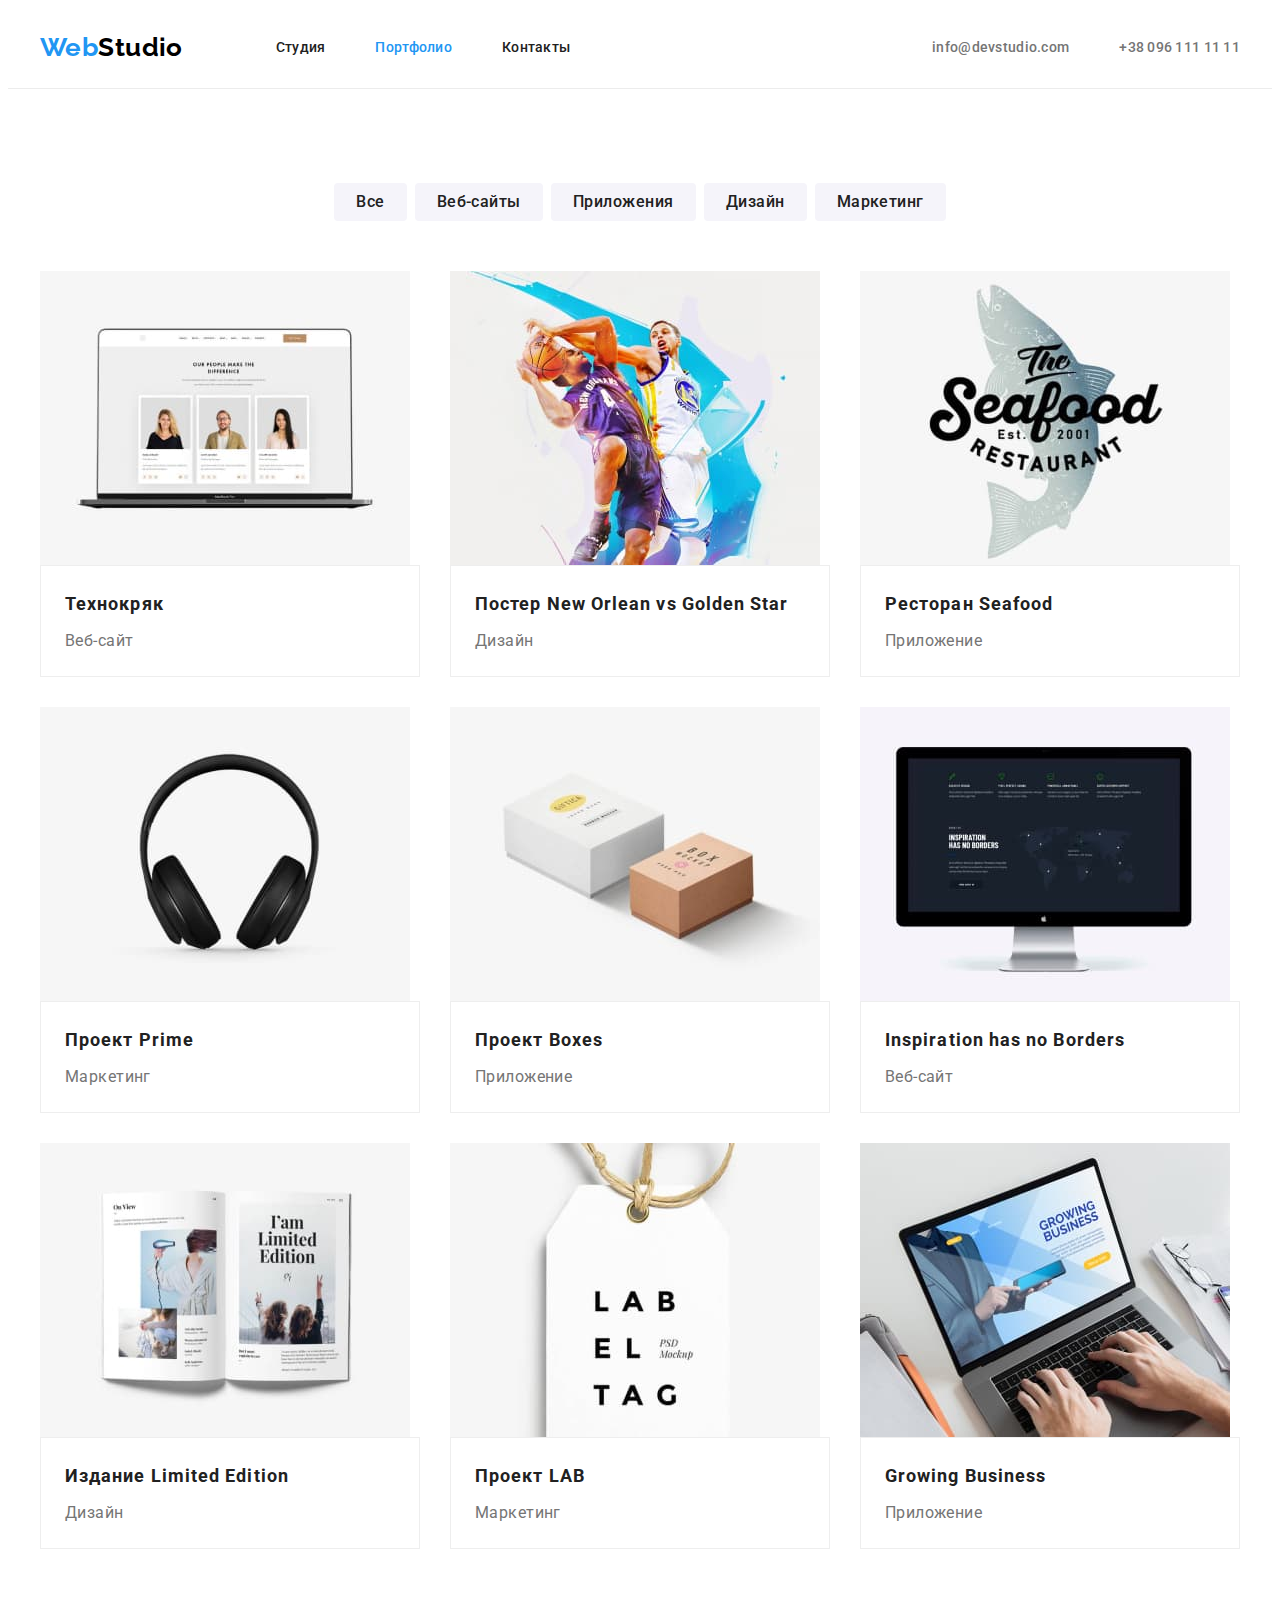
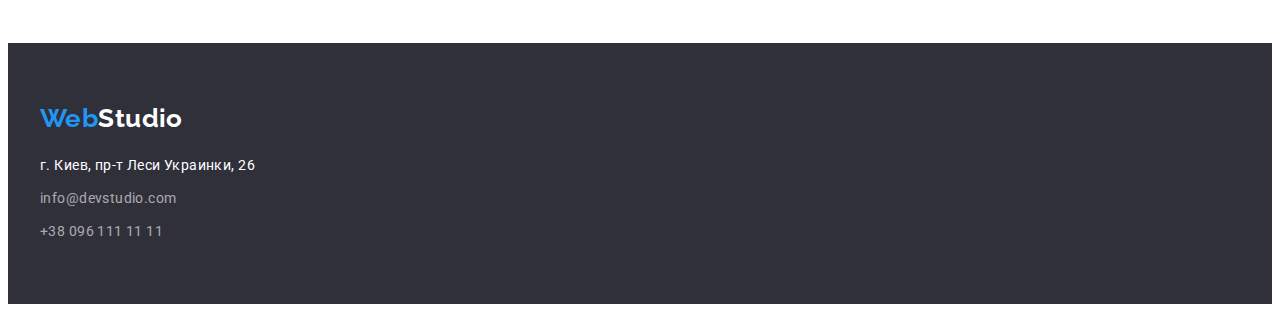
==== portfolio.html @ 19ba2e55 "copy" ====
<!DOCTYPE html>
<html lang="ru">
<head>
  <meta charset="UTF-8">
  <meta http-equiv="X-UA-Compatible" content="IE=edge">
  <meta name="viewport" content="width=device-width, initial-scale=1.0">
  <title>Портфолио</title>
  <link rel="preconnect" href="https://fonts.googleapis.com">
  <link rel="preconnect" href="https://fonts.gstatic.com" crossorigin>
  <link href="https://fonts.googleapis.com/css2?family=Raleway:wght@700&family=Roboto:wght@400;500;700;900&display=swap"
    rel="stylesheet">
  <link rel="stylesheet" href="https://cdnjs.cloudflare.com/ajax/libs/modern-normalize/1.1.0/modern-normalize.min.css"
    integrity="sha512-wpPYUAdjBVSE4KJnH1VR1HeZfpl1ub8YT/NKx4PuQ5NmX2tKuGu6U/JRp5y+Y8XG2tV+wKQpNHVUX03MfMFn9Q=="
    crossorigin="anonymous" referrerpolicy="no-referrer" />
  <link rel="stylesheet" href="./css/styles.css">
</head>
<body>
  <!--header-->
  <header class="header">
    <div class="container header-container">
      <nav class="header-nav">
            <a class="link header-logo" href="./index.html">Web<span class="header-logo-studio">Studio</span></a>
        <ul class="list header-list">
          <li class="header-item">
            <a class="link header-link" href="./index.html">Студия</a>
          </li>
          <li class="header-item">
            <a class="link header-link current" href="./portfolio.html">Портфолио</a>
          </li>
          <li class="header-item">
            <a class="link header-link" href="">Контакты</a>
          </li>
        </ul>
      </nav>
      <ul class="list header-list-contact">
        <li class="header-item">
          <a class="link header-contact" href="mailto:info@devstudio.com">info@devstudio.com</a>
        </li>
        <li class="header-item">
          <a class="link header-contact" href="tel:+380961111111">+38 096 111 11 11</a>
        </li>
      </ul>
    </div>
  </header>
  <!--main part-->
  <main>
    <section class="portfolio section">
      <div class="container">
        <h1 class="portfolio-title visually-hidden">Портфолио</h1>
        <ul class="list btn-list-portfolio">
          <li class="btn-item-portfolio"><button class="btn-portfolio" type="button">Все</button></li>
          <li class="btn-item-portfolio"><button class="btn-portfolio" type="button">Веб-сайты</button></li>
          <li class="btn-item-portfolio"><button class="btn-portfolio" type="button">Приложения</button></li>
          <li class="btn-item-portfolio"><button class="btn-portfolio" type="button">Дизайн</button></li>
          <li class="btn-item-portfolio"><button class="btn-portfolio" type="button">Маркетинг</button></li>
        </ul>

        <ul class="list portfolio-list">
          <li class="portfolio-item">
            <a class="link portfolio-link" href="">
              <img src="./images/portfolio/project-1.jpg" alt="ноутбук с программой" width="370" height="294">
              <div class="portfolio-item-title-and-text">
                <h2 class="portfolio-item-title">Технокряк</h2>
                <p class="portfolio-item-text">Веб-сайт</p>
              </div>
            </a>
          </li>

          <li class="portfolio-item">
            <a class="link portfolio-link" href="">
              <img src="./images/portfolio/project-2.jpg" alt="два баскетболиста" width="370" height="294">
              <div class="portfolio-item-title-and-text">
                <h2 class="portfolio-item-title">Постер New Orlean vs Golden Star</h2>
                <p class="portfolio-item-text">Дизайн</p>
              </div>
            </a>
          </li>

          <li class="portfolio-item">
            <a class="link portfolio-link" href="">
              <img src="./images/portfolio/project-3.jpg" alt="логотип ресторана" width="370" height="294">
              <div class="portfolio-item-title-and-text">
                <h2 class="portfolio-item-title">Ресторан Seafood</h2>
                <p class="portfolio-item-text">Приложение</p>
              </div>
            </a>
          </li>

          <li class="portfolio-item">
            <a class="link portfolio-link" href="">
              <img src="./images/portfolio/project-4.jpg" alt="наушники" width="370" height="294">
              <div class="portfolio-item-title-and-text">
                <h2 class="portfolio-item-title">Проект Prime</h2>
                <p class="portfolio-item-text">Маркетинг</p>
              </div>
            </a>
          </li>

          <li class="portfolio-item">
            <a class="link portfolio-link" href="">
              <img src="./images/portfolio/project-5.jpg" alt="две коробки" width="370" height="294">
              <div class="portfolio-item-title-and-text">
                <h2 class="portfolio-item-title">Проект Boxes</h2>
                <p class="portfolio-item-text">Приложение</p>
              </div>
            </a>
          </li>

          <li class="portfolio-item">
            <a class="link portfolio-link" href="">
              <img src="./images/portfolio/project-6.jpg" alt="монитор" width="370" height="294">
              <div class="portfolio-item-title-and-text">
                <h2 class="portfolio-item-title">Inspiration has no Borders</h2>
                <p class="portfolio-item-text">Веб-сайт</p>
              </div>
            </a>
          </li>

          <li class="portfolio-item">
            <a class="link portfolio-link" href="">
              <img src="./images/portfolio/project-7.jpg" alt="книга" width="370" height="294">
              <div class="portfolio-item-title-and-text">
                <h2 class="portfolio-item-title">Издание Limited Edition</h2>
                <p class="portfolio-item-text">Дизайн</p>
              </div>
            </a>
          </li>

          <li class="portfolio-item">
            <a class="link portfolio-link" href="">
              <img src="./images/portfolio/project-8.jpg" alt="медальон" width="370" height="294">
              <div class="portfolio-item-title-and-text">
                <h2 class="portfolio-item-title">Проект LAB</h2>
                <p class="portfolio-item-text">Маркетинг</p>
              </div>
            </a>
          </li>

          <li class="portfolio-item">
            <a class="link portfolio-link" href="">
              <img src="./images/portfolio/project-9.jpg" alt="печать на ноутбуке" width="370" height="294">
              <div class="portfolio-item-title-and-text">
                <h2 class="portfolio-item-title">Growing Business</h2>
                <p class="portfolio-item-text">Приложение</p>
              </div>
            </a>
          </li>
        </ul>
      </div>
    </section>

  </main>
  <!--contacts-->
  <footer class="footer">
    <div class="container">
      <a class="link footer-logo" href="/index.html">Web<span class="footer-logo-studio">Studio</span></a>
      <address>
        <ul class="list footer-list">
          <li class="footer-item">
            <a class="link footer-address" href="https://goo.gl/maps/2pTfy4zdi2ehrxN88" target="_blank"
              rel="noreferrer noopener">г. Киев, пр-т Леси Украинки, 26</a>
          </li>
          <li class="footer-item">
            <a class="link footer-contact" href="mailto:info@devstudio.com">info@devstudio.com</a>
          </li>
          <li class="footer-item">
            <a class="link footer-contact" href="tel:+380961111111">+38 096 111 11 11</a>
          </li>
        </ul>
      </address>
    </div>
  </footer>
  
</body>
</html>
---- css/styles.css ----
:root {
  --first-color: #2196f3;
  --second-color: #000000;
  --third-color: #212121;
  --fourth-color: #757575;
  --fifth-color: #ffffff;
  --sixth-color: rgba(255, 255, 255, 0.6);
  --seventh-color: #2f303a;
  --eighth-color: #188ce8;
  --ninth-color: #f5f4fa;
  --tenth-color: #ececec;
  --eleventh-color: rgba(0, 0, 0, 0.15);
  --twelfth-color: #eeeeee;
}
body {
  font-family: 'Roboto', sans-serif;
  color: var(--third-color);
  font-size: 14px;
  letter-spacing: 0.03em;
  background-color: var(--fifth-color);
}

p,
h1,
h2,
h3,
h4,
h5,
h6 {
  margin: 0;
}

ul {
  margin: 0;
  padding: 0;
}

img {
  display: block;
}

.list {
  list-style: none;
}

.link {
  text-decoration: none;
}

.visually-hidden {
  position: absolute;
  white-space: nowrap;
  width: 1px;
  height: 1px;
  overflow: hidden;
  border: 0;
  padding: 0;
  clip: rect(0 0 0 0);
  clip-path: inset(50%);
  margin: -1px;
}

.container {
  width: 1200px;
  padding-left: 15px;
  padding-right: 15px;
  margin: 0 auto;
  /* outline: 2px solid rgb(248, 6, 6); */
}

.section {
  padding-top: 94px;
  padding-bottom: 94px;
}

/* ----------------Header--------------------------- */

.header {
  padding-top: 24px;
  padding-bottom: 25px;

  border-bottom: 1px solid var(--tenth-color);
}

.header-container {
  display: flex;
  align-items: center;
}

.header-nav {
  display: flex;
  align-items: center;
}

.header-list {
  display: flex;
}

.header-list-contact {
  display: flex;
  margin-left: auto;
}

.header-item:not(:last-child) {
  margin-right: 50px;
}

.header-logo {
  font-family: Raleway;
  font-weight: 700;
  font-size: 26px;
  line-height: 1.19;
  color: var(--first-color);

  margin-right: 93px;
}

.header-logo-studio {
  color: var(--second-color);
}

.header-link {
  font-weight: 500;
  line-height: 1.14;
  letter-spacing: 0.02em;
  color: var(--third-color);

  padding: 32px 0;
}

.header-contact {
  font-weight: 500;
  line-height: 1.14;
  letter-spacing: 0.02em;
  color: var(--fourth-color);
}
.header-link:hover,
.header-link:focus,
.header-contact:hover,
.header-contact:focus {
  color: var(--first-color);
}

.current {
  color: var(--first-color);
}

/* ----------------Main part HTML------------------------------ */
/* ------------------main block------------------------ */
.block {
  padding-top: 200px;
  padding-bottom: 200px;
  background-color: var(--seventh-color);
  text-align: center;
}
.block-title {
  font-weight: 900;
  font-size: 44px;
  line-height: 1.36;
  letter-spacing: 0.06em;
  text-transform: uppercase;
  color: var(--fifth-color);

  margin-left: auto;
  margin-right: auto;
  margin-bottom: 30px;
  max-width: 696px;
}

.block-btn {
  font-family: inherit;
  font-style: normal;
  font-weight: 700;
  font-size: 16px;
  line-height: 1.88;
  align-items: center;
  text-align: center;
  letter-spacing: 0.06em;
  cursor: pointer;
  color: var(--fifth-color);
  background: var(--first-color);

  min-width: 200px;
  min-height: 50px;
  box-shadow: 0px 4px 4px var(--eleventh-color);
  border-radius: 4px;
  border: none;
}
.block-btn:hover,
.block-btn:focus {
  background-color: var(--eighth-color);
}
/* -------------organizational qualities---------------- */

.qualities-list {
  display: flex;
  flex-wrap: wrap;
  margin-right: -30px;
}

.qualities-item {
  flex-basis: calc(100% / 4 - 30px);
  margin-right: 30px;
}

.qualities-item-title {
  font-size: 14px;
  line-height: 1.14;
  text-transform: uppercase;

  margin-bottom: 10px;
}
.qualities-item-text {
  line-height: 1.71;
  color: var(--fourth-color);
}

/* ---------------what are we doing---------------------------- */

.doing {
  padding-top: 0px;
}

.doing-title {
  font-size: 36px;
  line-height: 1.17;
  text-align: center;

  margin-bottom: 50px;
}

.doing-list {
  display: flex;
  flex-wrap: wrap;
  margin-right: -30px;
}

.doing-item {
  flex-basis: calc(100% / 3 - 30px);
  margin-right: 30px;
}

/* -------------------our team---------------------------- */

.team {
  background: var(--ninth-color);
  text-align: center;
}

.team-title {
  font-size: 36px;
  line-height: 1.17;

  margin-bottom: 50px;
}

.team-list {
  display: flex;
  flex-wrap: wrap;
  margin-right: -30px;
}

.team-item {
  flex-basis: calc(100% / 4 - 30px);
  margin-right: 30px;

  background: #ffffff;
  box-shadow: 0px 1px 3px rgba(0, 0, 0, 0.12), 0px 1px 1px rgba(0, 0, 0, 0.14),
    0px 2px 1px rgba(0, 0, 0, 0.2);
  border-radius: 0px 0px 4px 4px;
}

.team-item > img {
  margin-bottom: 30px;
}

.team-item-title {
  font-weight: 500;
  font-size: 16px;
  line-height: 1.19;

  margin-bottom: 10px;
}
.team-item-text {
  font-size: 16px;
  line-height: 1.19;
  color: var(--fourth-color);

  margin-bottom: 30px;
}

/* --------------------Contacts-------------------------- */
.footer {
  background-color: var(--seventh-color);

  padding-top: 60px;
  padding-bottom: 60px;
}
.footer-logo {
  font-family: Raleway;
  font-weight: 700;
  font-size: 26px;
  line-height: 1.19;
  color: var(--first-color);

  display: inline-block;
  margin-bottom: 20px;
}

.footer-logo-studio {
  color: var(--fifth-color);
}

.footer-item:not(:last-child) {
  margin-bottom: 9px;
}

.footer-address {
  font-style: normal;
  font-weight: 400;
  line-height: 1.71;
  color: var(--fifth-color);
}

.footer-contact {
  font-style: normal;
  font-weight: 400;
  line-height: 1.71;
  color: var(--sixth-color);
}

.footer-address:hover,
.footer-address:focus,
.footer-contact:hover,
.footer-contact:focus {
  color: var(--first-color);
}

/* ----------------Main part portfolio------------------------------ */

.btn-list-portfolio {
  display: flex;
  margin-bottom: 50px;
  justify-content: center;
}

.btn-item-portfolio:not(:last-child) {
  margin-right: 8px;
}

.btn-portfolio {
  font-family: inherit;
  font-style: normal;
  font-weight: 500;
  font-size: 16px;
  line-height: 1.63;
  text-align: center;
  letter-spacing: 0.03em;
  cursor: pointer;
  color: var(--third-color);
  padding: 6px 22px;
  background: var(--ninth-color);
  border-radius: 4px;
  border: 0;
}
.btn-portfolio:hover,
.btn-portfolio:focus {
  color: var(--fifth-color);
  background-color: var(--first-color);
  box-shadow: 0px 3px 1px rgba(0, 0, 0, 0.1), 0px 1px 2px rgba(0, 0, 0, 0.08),
    0px 2px 2px rgba(0, 0, 0, 0.12);
}

.portfolio-list {
  display: flex;
  flex-wrap: wrap;
  margin-right: -30px;
  margin-bottom: -30px;
}

.portfolio-item {
  flex-basis: calc(100% / 3 - 30px);
  margin-right: 30px;
  margin-bottom: 30px;
}

.portfolio-item-title {
  font-weight: 700;
  font-size: 18px;
  line-height: 2;
  letter-spacing: 0.06em;
  color: var(--third-color);

  margin-bottom: 4px;
}
.portfolio-item-text {
  font-size: 16px;
  line-height: 1.88;
  color: var(--fourth-color);
}

.portfolio-item-title-and-text {
  padding: 20px 24px;
  border: 1px solid var(--twelfth-color);
}
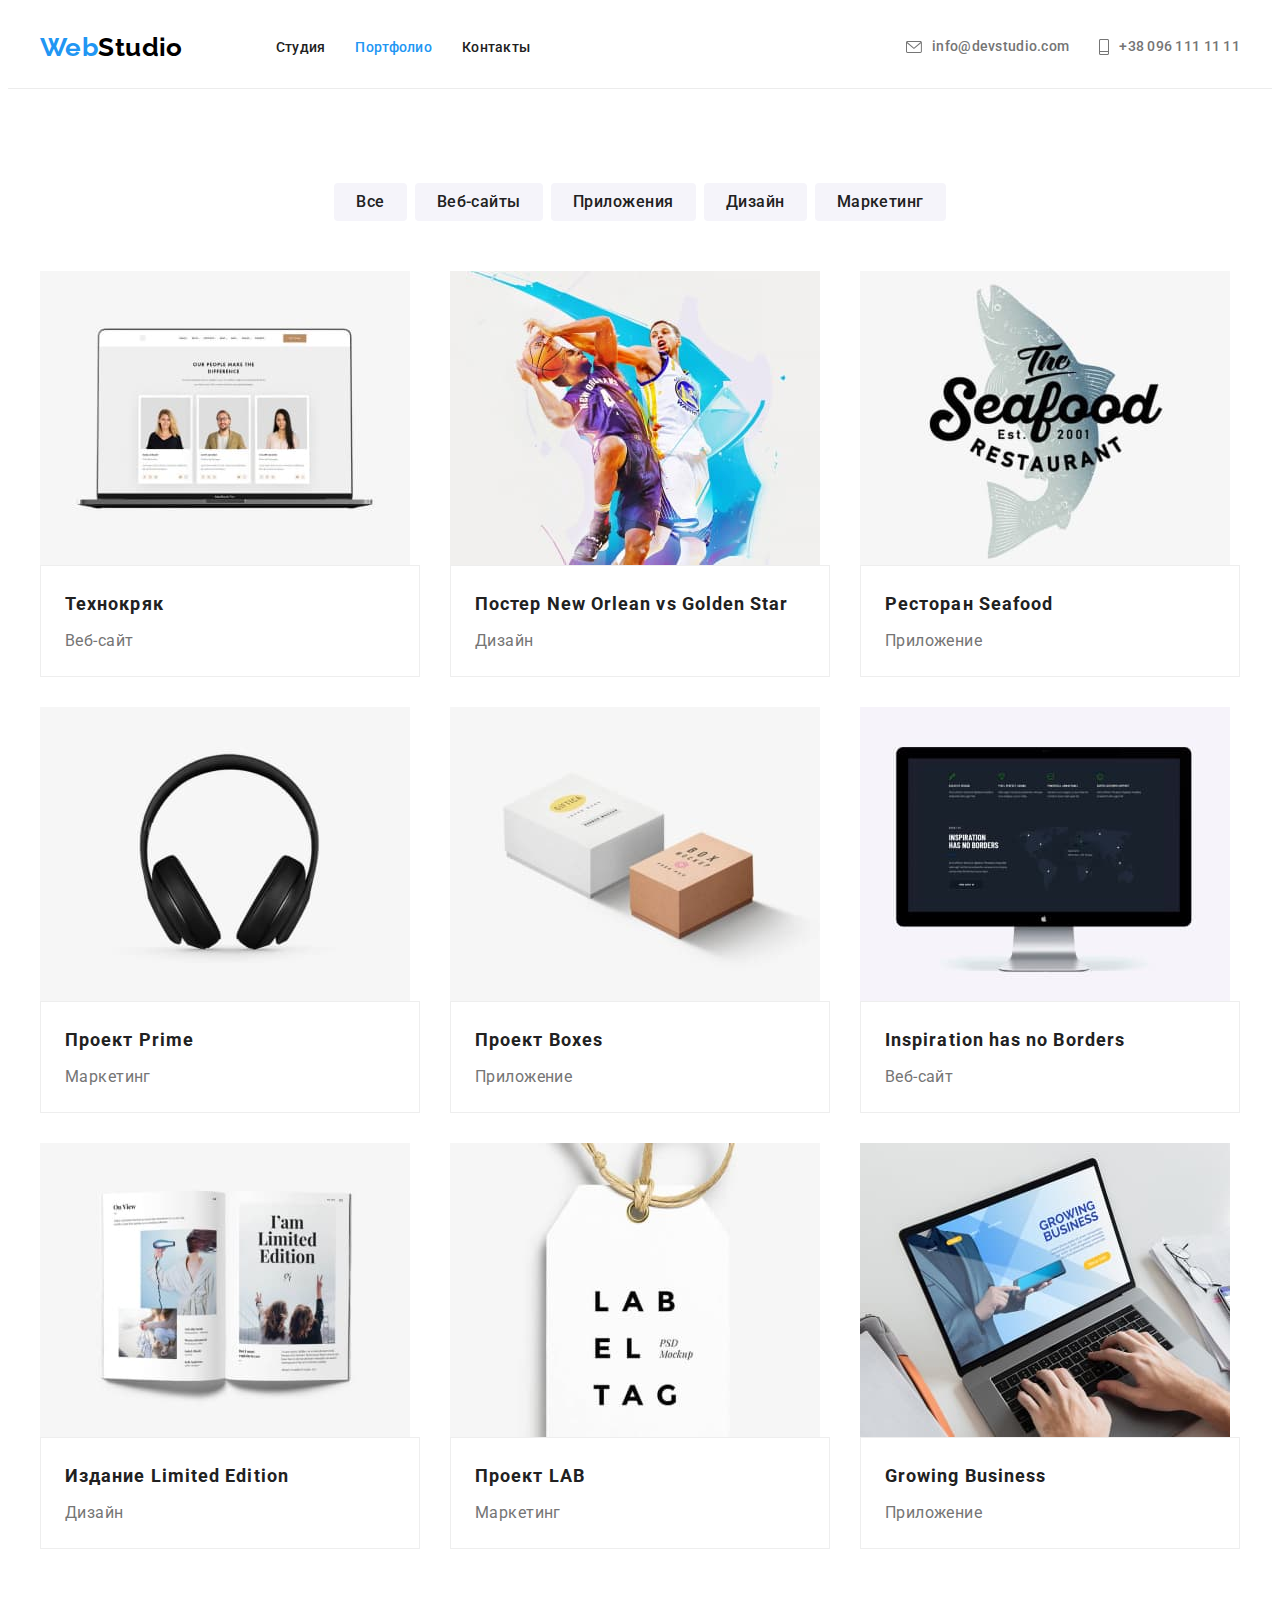
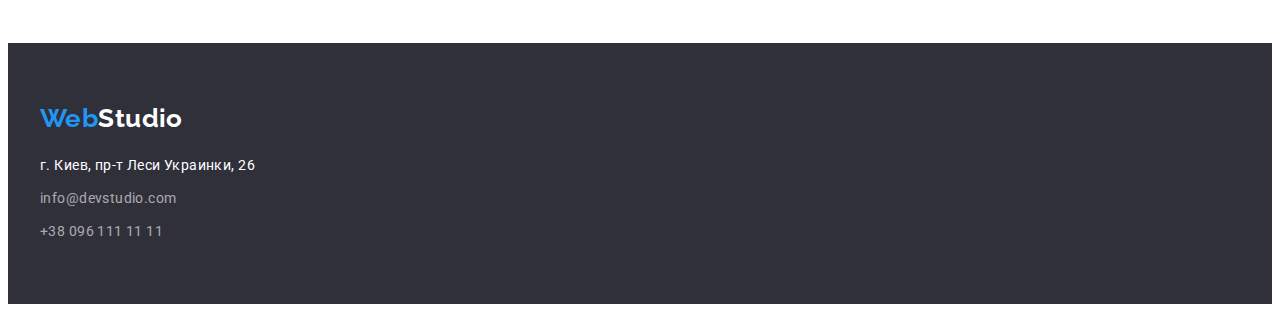
==== commit 5ba85f3f: "+иконки контакт" ====
--- a/portfolio.html
+++ b/portfolio.html
@@ -32,14 +32,20 @@
           </li>
         </ul>
       </nav>
-      <ul class="list header-list-contact">
-        <li class="header-item">
-          <a class="link header-contact" href="mailto:info@devstudio.com">info@devstudio.com</a>
-        </li>
-        <li class="header-item">
-          <a class="link header-contact" href="tel:+380961111111">+38 096 111 11 11</a>
-        </li>
-      </ul>
+        <ul class="list header-list-contact">
+          <li class="header-item">
+            <a class="link header-contact" href="mailto:info@devstudio.com">
+              <svg class="header-contact-icon" width="16" height="12">
+                <use href="images/icons.svg#icon-mail"></use>
+              </svg>info@devstudio.com</a>
+          </li>
+          <li class="header-item">
+            <a class="link header-contact" href="tel:+380961111111">
+              <svg class="header-contact-icon" width="10" height="16">
+                <use href="images/icons.svg#icon-tel"></use>
+              </svg>+38 096 111 11 11</a>
+          </li>
+        </ul>
     </div>
   </header>
   <!--main part-->
--- a/css/styles.css
+++ b/css/styles.css
@@ -11,6 +11,7 @@
   --tenth-color: #ececec;
   --eleventh-color: rgba(0, 0, 0, 0.15);
   --twelfth-color: #eeeeee;
+  --icon-color: #afb1b8;
 }
 body {
   font-family: 'Roboto', sans-serif;
@@ -102,7 +103,7 @@
 }
 
 .header-item:not(:last-child) {
-  margin-right: 50px;
+  margin-right: 30px;
 }
 
 .header-logo {
@@ -133,7 +134,15 @@
   line-height: 1.14;
   letter-spacing: 0.02em;
   color: var(--fourth-color);
-}
+
+  display: flex;
+  align-items: center;
+}
+.header-contact-icon {
+  margin-right: 10px;
+  fill: currentColor;
+}
+
 .header-link:hover,
 .header-link:focus,
 .header-contact:hover,
@@ -152,6 +161,11 @@
   padding-bottom: 200px;
   background-color: var(--seventh-color);
   text-align: center;
+  background-image: linear-gradient(rgba(47, 48, 58, 0.4), rgba(47, 48, 58, 0.4)),
+    url(../images/main-block-image.jpg);
+  background-repeat: no-repeat;
+  background-position: center;
+  background-size: 1600px auto;
 }
 .block-title {
   font-weight: 900;
@@ -286,7 +300,37 @@
   line-height: 1.19;
   color: var(--fourth-color);
 
+  margin-bottom: 16px;
+}
+
+.team-social-list {
+  display: flex;
+  justify-content: center;
   margin-bottom: 30px;
+}
+
+.team-social-item:not(:last-child) {
+  margin-right: 10px;
+}
+
+.team-social-link {
+  width: 44px;
+  height: 44px;
+
+  display: flex;
+  justify-content: center;
+  align-items: center;
+  border-radius: 50%;
+  color: var(--icon-color);
+}
+.team-social-icon {
+  fill: currentColor;
+}
+
+.team-social-link:hover,
+.team-social-link:focus {
+  background-color: var(--first-color);
+  color: var(--fifth-color);
 }
 
 /* --------------------Contacts-------------------------- */
@@ -384,6 +428,12 @@
   margin-bottom: 30px;
 }
 
+.portfolio-item:hover,
+.portfolio-item:focus-within {
+  box-shadow: 0px 1px 1px rgba(0, 0, 0, 0.12), 0px 4px 4px rgba(0, 0, 0, 0.06),
+    1px 4px 6px rgba(0, 0, 0, 0.16);
+}
+
 .portfolio-item-title {
   font-weight: 700;
   font-size: 18px;
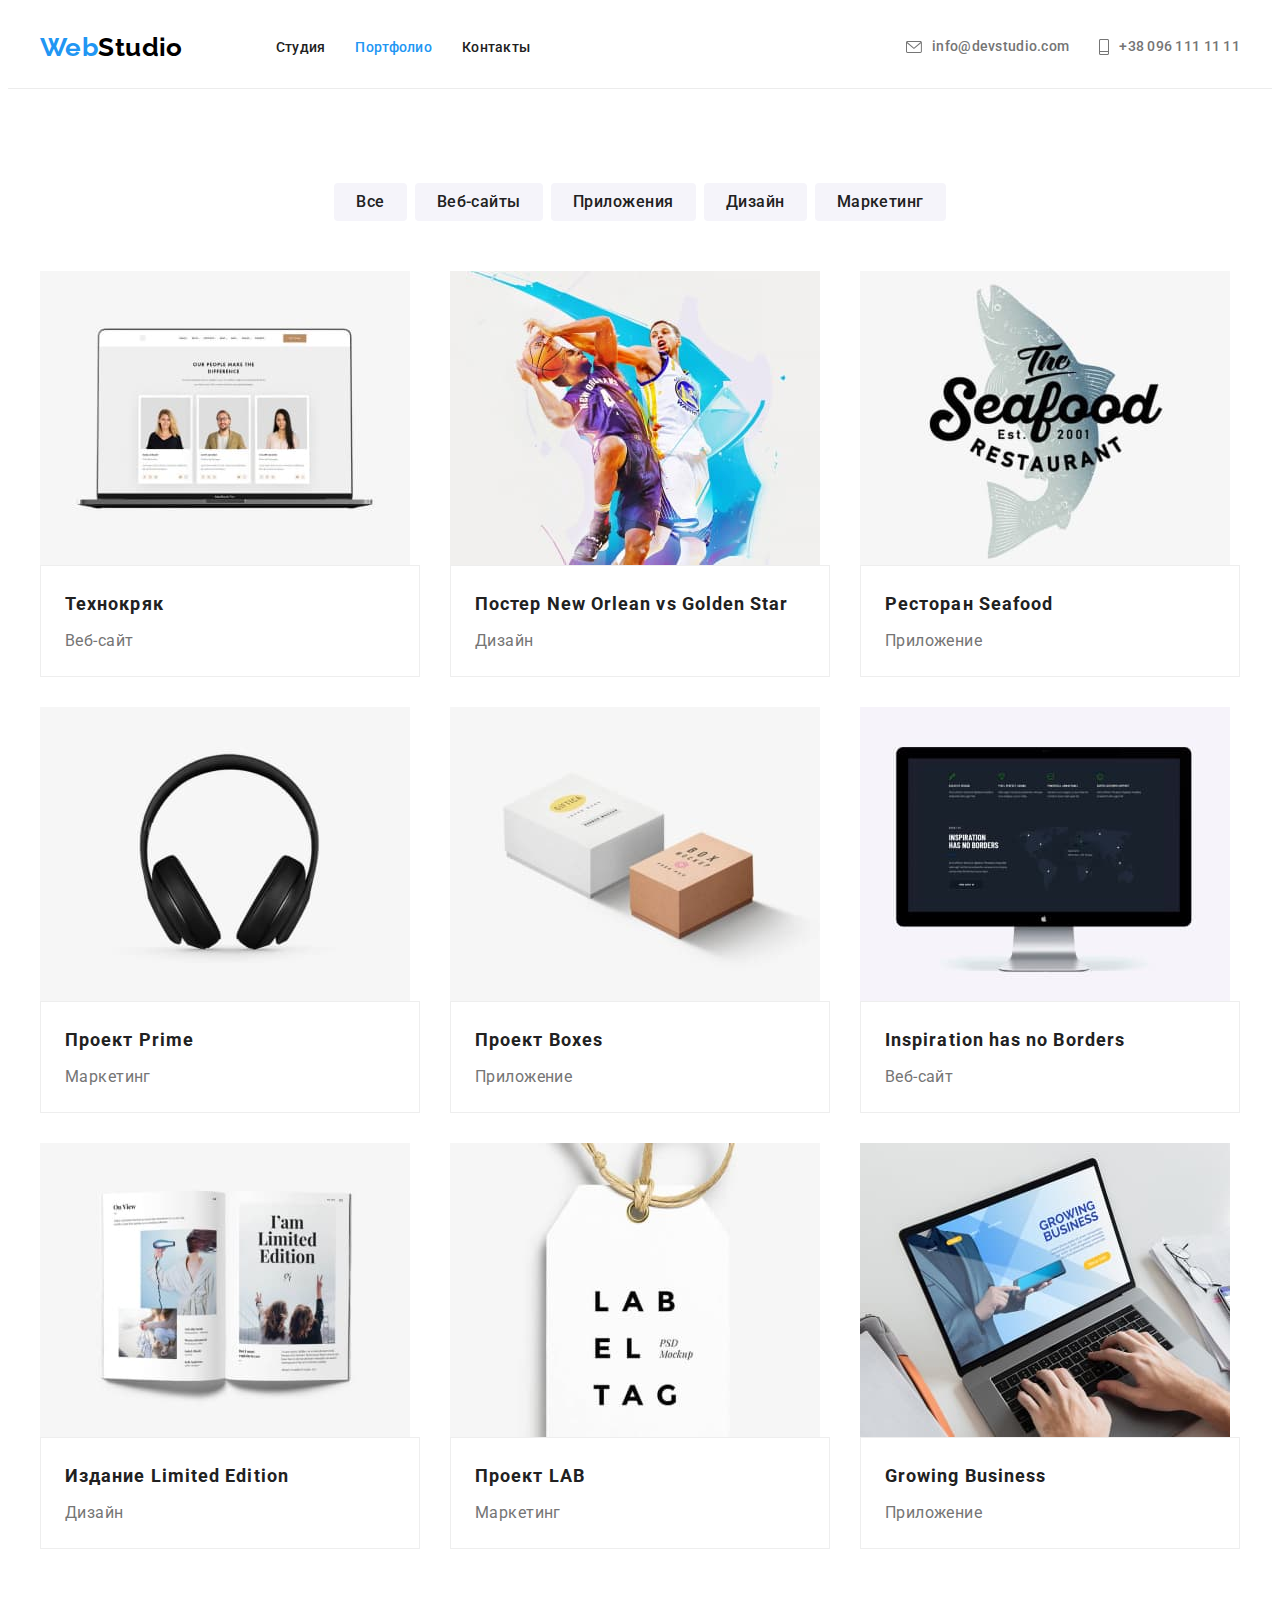
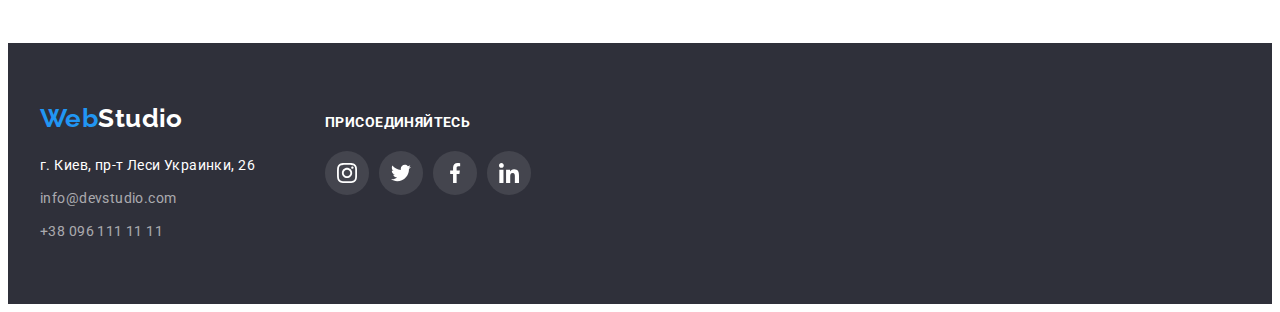
==== commit 59315c81: "hw4" ====
--- a/portfolio.html
+++ b/portfolio.html
@@ -158,22 +158,59 @@
   </main>
   <!--contacts-->
   <footer class="footer">
-    <div class="container">
-      <a class="link footer-logo" href="/index.html">Web<span class="footer-logo-studio">Studio</span></a>
-      <address>
-        <ul class="list footer-list">
-          <li class="footer-item">
-            <a class="link footer-address" href="https://goo.gl/maps/2pTfy4zdi2ehrxN88" target="_blank"
-              rel="noreferrer noopener">г. Киев, пр-т Леси Украинки, 26</a>
-          </li>
-          <li class="footer-item">
-            <a class="link footer-contact" href="mailto:info@devstudio.com">info@devstudio.com</a>
-          </li>
-          <li class="footer-item">
-            <a class="link footer-contact" href="tel:+380961111111">+38 096 111 11 11</a>
-          </li>
-        </ul>
-      </address>
+    <div class="container footer-container">
+      <div class="footer-contact-box">
+        <a class="link footer-logo" href="/index.html">Web<span class="footer-logo-studio">Studio</span></a>
+        <address>
+          <ul class="list footer-list">
+            <li class="footer-item">
+              <a class="link footer-address" href="https://goo.gl/maps/2pTfy4zdi2ehrxN88" target="_blank"
+                rel="noreferrer noopener">г. Киев, пр-т Леси Украинки, 26</a>
+            </li>
+            <li class="footer-item">
+              <a class="link footer-contact" href="mailto:info@devstudio.com">info@devstudio.com</a>
+            </li>
+            <li class="footer-item">
+              <a class="link footer-contact" href="tel:+380961111111">+38 096 111 11 11</a>
+            </li>
+          </ul>
+        </address>
+      </div>
+  
+      <div class="footer-social-box">
+        <p class="footer-social-title">присоединяйтесь</p>
+        <ul class="footer-social-list list">
+          <li class="footer-social-item">
+            <a class="footer-social-link link" href="">
+              <svg class="footer-social-icon" width="20" height="20">
+                <use href="./images/icons.svg#icon-instagram"></use>
+              </svg>
+            </a>
+          </li>
+          <li class="footer-social-item">
+            <a class="footer-social-link link" href="">
+              <svg class="footer-social-icon" width="20" height="20">
+                <use href="./images/icons.svg#icon-twitter"></use>
+              </svg>
+            </a>
+          </li>
+          <li class="footer-social-item">
+            <a class="footer-social-link link" href="">
+              <svg class="footer-social-icon" width="20" height="20">
+                <use href="./images/icons.svg#icon-facebook"></use>
+              </svg>
+            </a>
+          </li>
+          <li class="footer-social-item">
+            <a class="footer-social-link link" href="">
+              <svg class="footer-social-icon" width="20" height="20">
+                <use href="./images/icons.svg#icon-linkedin"></use>
+              </svg>
+            </a>
+          </li>
+        </ul>
+      </div>
+  
     </div>
   </footer>
   
--- a/css/styles.css
+++ b/css/styles.css
@@ -12,6 +12,7 @@
   --eleventh-color: rgba(0, 0, 0, 0.15);
   --twelfth-color: #eeeeee;
   --icon-color: #afb1b8;
+  --icon-bgcolor: #44454e;
 }
 body {
   font-family: 'Roboto', sans-serif;
@@ -73,6 +74,10 @@
   padding-top: 94px;
   padding-bottom: 94px;
 }
+
+/* :focus {
+  outline: none;
+} */
 
 /* ----------------Header--------------------------- */
 
@@ -217,6 +222,17 @@
   margin-right: 30px;
 }
 
+.qualities-item-icon-box {
+  display: flex;
+  width: 270px;
+  height: 120px;
+  justify-content: center;
+  align-items: center;
+  background: var(--ninth-color);
+  border-radius: 4px;
+  margin-bottom: 30px;
+}
+
 .qualities-item-title {
   font-size: 14px;
   line-height: 1.14;
@@ -333,13 +349,60 @@
   color: var(--fifth-color);
 }
 
-/* --------------------Contacts-------------------------- */
+/* --------------Regular clients-------------------------------- */
+.clients-title {
+  font-size: 36px;
+  line-height: 1.17;
+  text-align: center;
+  margin-bottom: 50px;
+}
+
+.clients-list {
+  display: flex;
+  flex-wrap: wrap;
+  margin-right: -30px;
+}
+.clients-item {
+  flex-basis: calc(100% / 6 - 30px);
+  margin-right: 30px;
+}
+
+.clients-link {
+  width: 170px;
+  height: 92px;
+  border: 1px solid var(--icon-color);
+  border-radius: 4px;
+  display: flex;
+  justify-content: center;
+  align-items: center;
+  color: var(--icon-color);
+}
+.clients-icon {
+  fill: currentColor;
+}
+.clients-link:hover,
+.clients-link:focus {
+  color: var(--first-color);
+  border: 1px solid var(--first-color);
+}
+
+/* -----------------Contacts------------------------------ */
 .footer {
   background-color: var(--seventh-color);
 
   padding-top: 60px;
   padding-bottom: 60px;
 }
+
+.footer-container {
+  display: flex;
+  align-items: baseline;
+}
+
+.footer-contact-box {
+  margin-right: 70px;
+}
+
 .footer-logo {
   font-family: Raleway;
   font-weight: 700;
@@ -378,6 +441,47 @@
 .footer-contact:hover,
 .footer-contact:focus {
   color: var(--first-color);
+}
+
+.footer-social-box {
+  /* width: 206px;
+  height: 80px; */
+}
+
+.footer-social-title {
+  font-weight: 700;
+  line-height: 1.14;
+  text-transform: uppercase;
+  color: #ffffff;
+  margin-bottom: 20px;
+}
+
+.footer-social-list {
+  display: flex;
+  justify-content: center;
+}
+
+.footer-social-item:not(:last-child) {
+  margin-right: 10px;
+}
+
+.footer-social-link {
+  width: 44px;
+  height: 44px;
+  border-radius: 50%;
+  background-color: var(--icon-bgcolor);
+  display: flex;
+  justify-content: center;
+  align-items: center;
+}
+
+.footer-social-icon {
+  fill: var(--fifth-color);
+}
+
+.footer-social-link:hover,
+.footer-social-link:focus {
+  background-color: var(--first-color);
 }
 
 /* ----------------Main part portfolio------------------------------ */
